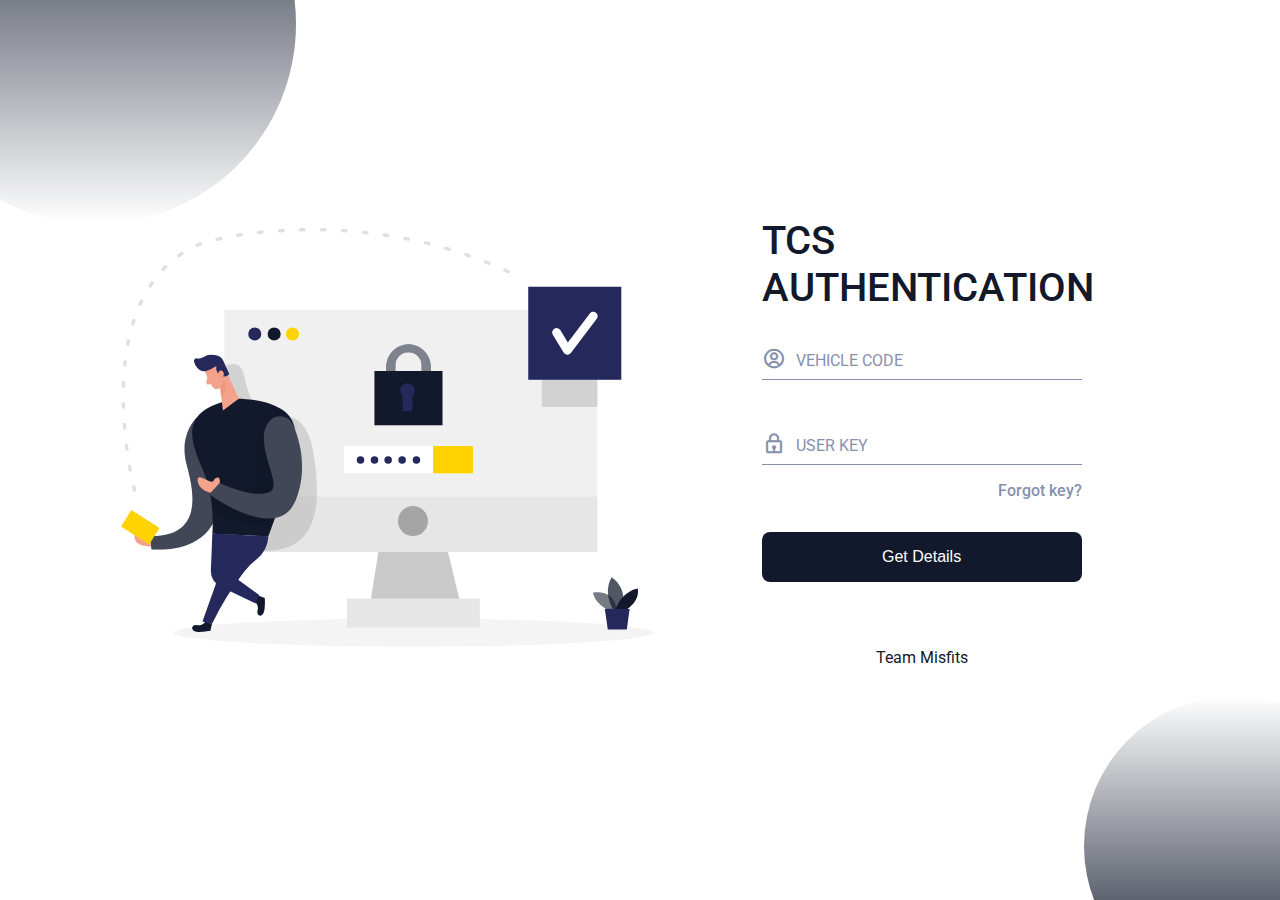
==== index.html @ 82952ea0 "Update and rename Index.html to index.html" ====
<!DOCTYPE html>
<html lang="en">
    <head>
        <meta charset="UTF-8">
        <meta name="viewport" content="width=device-width, initial-scale=1.0">

       
        <link rel="stylesheet" href="styles.css">

        <link href='https://cdn.jsdelivr.net/npm/boxicons@2.0.5/css/boxicons.min.css' rel='stylesheet'>

        <title>tcs login</title>  
    </head>
    <body>

        <!-- <form action="details.html"> -->
        <div class="l-form">
            <div class="shape1"></div>
            <div class="shape2"></div>

            <div class="form">
                <img src="authentication.svg" alt="" class="form__img">

                <form action="" class="form__content">
                    <h1 class="form__title">TCS AUTHENTICATION</h1>
                            

                    <div class="form__div form__div-one">
                        <div class="form__icon">
                            <i class='bx bx-user-circle'></i>
                        </div>

                        <div class="form__div-input">
                            <label for="" class="form__label">VEHICLE CODE</label>
                            <input type="text" class="form__input">
                        </div>
                    </div>

                    <div class="form__div">
                        <div class="form__icon">
                            <i class='bx bx-lock' ></i>
                        </div>

                        <div class="form__div-input">
                            <label for="" class="form__label">USER KEY</label>
                            <input type="password" class="form__input">
                        </div>
                    </div>
                    <a href="#" class="form__forgot">Forgot key?</a>

                    <input type="submit" class="form__button" value="Get Details">
<!-- </form> -->
           
                            <h3 id="res"></h3>

                    <div class="form__social">
                        <span class="form__social-text">Team Misfits</span>

                        
                    </div>
                </form>
            </div>

        </div>
        
        
        <script src="main.js"></script>
    </body>
</html>
---- styles.css ----
/*===== GOOGLE FONTS =====*/
@import url("https://fonts.googleapis.com/css2?family=Roboto:wght@400;500&display=swap");

/*===== VARIABLES CSS =====*/

/*=== Colores ===*/
:root{
    --first-color: #12192C;
    --text-color: #8590AD;
}

/*=== Fuente y tipografia ===*/
:root{
    --body-font: 'Roboto', sans-serif;
    --big-font-size: 2rem;
    --normal-font-size: 0.938rem;
    --smaller-font-size: 0.875rem;
}
@media screen and (min-width: 768px){
    :root{
        --big-font-size: 2.5rem;
        --normal-font-size: 1rem;
    }  
}

/*===== BASE =====*/
*,::before,::after{
    box-sizing: border-box;
}
body{
    margin: 0;
    padding: 0;
    font-family: var(--body-font);
    color: var(--first-color);
}
h1{
    margin: 0;
}
a{
    text-decoration: none;
}
img{
    max-width: 100%;
    height: auto;
}
/*===== FORM =====*/
.l-form{
    position: relative;
    height: 100vh;
    overflow: hidden;
}

/*=== Shapes ===*/
.shape1,
.shape2{
    position: absolute;
    width: 200px;
    height: 200px;
    border-radius: 50%;
}
.shape1{
    top: -7rem;
    left: -3.5rem;
    background: linear-gradient(180deg, var(--first-color) 0%, rgba(196,196,196,0) 100%);
}
.shape2{
    bottom: -6rem;
    right: -5.5rem;
    background: linear-gradient(180deg, var(--first-color) 0%, rgba(196,196,196,0) 100%);
    transform: rotate(180deg);
}
/*=== Form ===*/
.form{
    height: 100vh;
    display: grid;
    justify-content: center;
    align-items: center;
    padding: 0 1rem;
}
.form__content{
    width: 290px;
}
.form__img{
    display: none;
}
.form__title{
    font-size: var(--big-font-size);
    font-weight: 500;
    margin-bottom: 2rem;
}
.form__div{
    position: relative;
    display: grid;
    grid-template-columns: 7% 93%;
    margin-bottom: 1rem;
    padding: .25rem 0;
    border-bottom: 1px solid var(--text-color);
}
/*=== Div focus ===*/
.form__div.focus{
    border-bottom: 1px solid var(--first-color);
}

.form__div-one{
    margin-bottom: 3rem;
}

.form__icon{
    font-size: 1.5rem;
    color: var(--text-color);
    transition: .3s;
}
/*=== Icon focus ===*/
.form__div.focus .form__icon{
    color: var(--first-color);
}

.form__label{
    display: block;
    position: absolute;
    left: .75rem;
    top: .25rem;
    font-size: var(--normal-font-size);
    color: var(--text-color);
    transition: .3s;
}
/*=== Label focus ===*/
.form__div.focus .form__label{
    top: -1.5rem;
    font-size: .875rem;
    color: var(--first-color);
}

.form__div-input{
    position: relative;
}
.form__input{
    position: absolute;
    top: 0;
    left: 0;
    width: 100%;
    height: 100%;
    border: none;
    outline: none;
    background: none;
    padding: .5rem .75rem;
    font-size: 1.2rem;
    color: var(--first-color);
    transition: .3s;
}
.form__forgot{
    display: block;
    text-align: right;
    margin-bottom: 2rem;
    font-size: var(--normal-font-size);
    color: var(--text-color);
    font-weight: 500;
    transition: .5;
}
.form__forgot:hover{
    color: var(--first-color);
    transition: .5s;
}
.form__button{
    width: 100%;
    padding: 1rem;
    font-size: var(--normal-font-size);
    outline: none;
    border: none;
    margin-bottom: 3rem;
    background-color: var(--first-color);
    color: #fff;
    border-radius: .5rem;
    cursor: pointer;
    transition: .3s;
}
.form__button:hover{
    box-shadow: 0px 15px 36px rgba(0,0,0,.15);
}

/*=== Form social===*/
.form__social{
    text-align: center;
}
.form__social-text{
    display: block;
    font-size: var(--normal-font-size);
    margin-bottom: 1rem;
}
.form__social-icon{
    display: inline-flex;
    justify-content: center;
    align-items: center;
    width: 30px;
    height: 30px;
    margin-right: 1rem;
    padding: .5rem;
    background-color: var(--text-color);
    color: #fff;
    font-size: 1.25rem;
    border-radius: 50%;
}
.form__social-icon:hover{
    background-color: var(--first-color);
}
/*===== MEDIA QUERIS =====*/
@media screen and (min-width: 968px){
    .shape1{
        width: 400px;
        height: 400px;
        top: -11rem;
        left: -6.5rem;
    }
    .shape2{
        width: 300px;
        height: 300px;
        right: -6.5rem;
    }

    .form{
        grid-template-columns: 1.5fr 1fr;
        padding: 0 2rem;
    }
    .form__content{
        width: 320px;
    }
    .form__img{
        display: block;
        width: 700px;
        justify-self: center;
    }
}
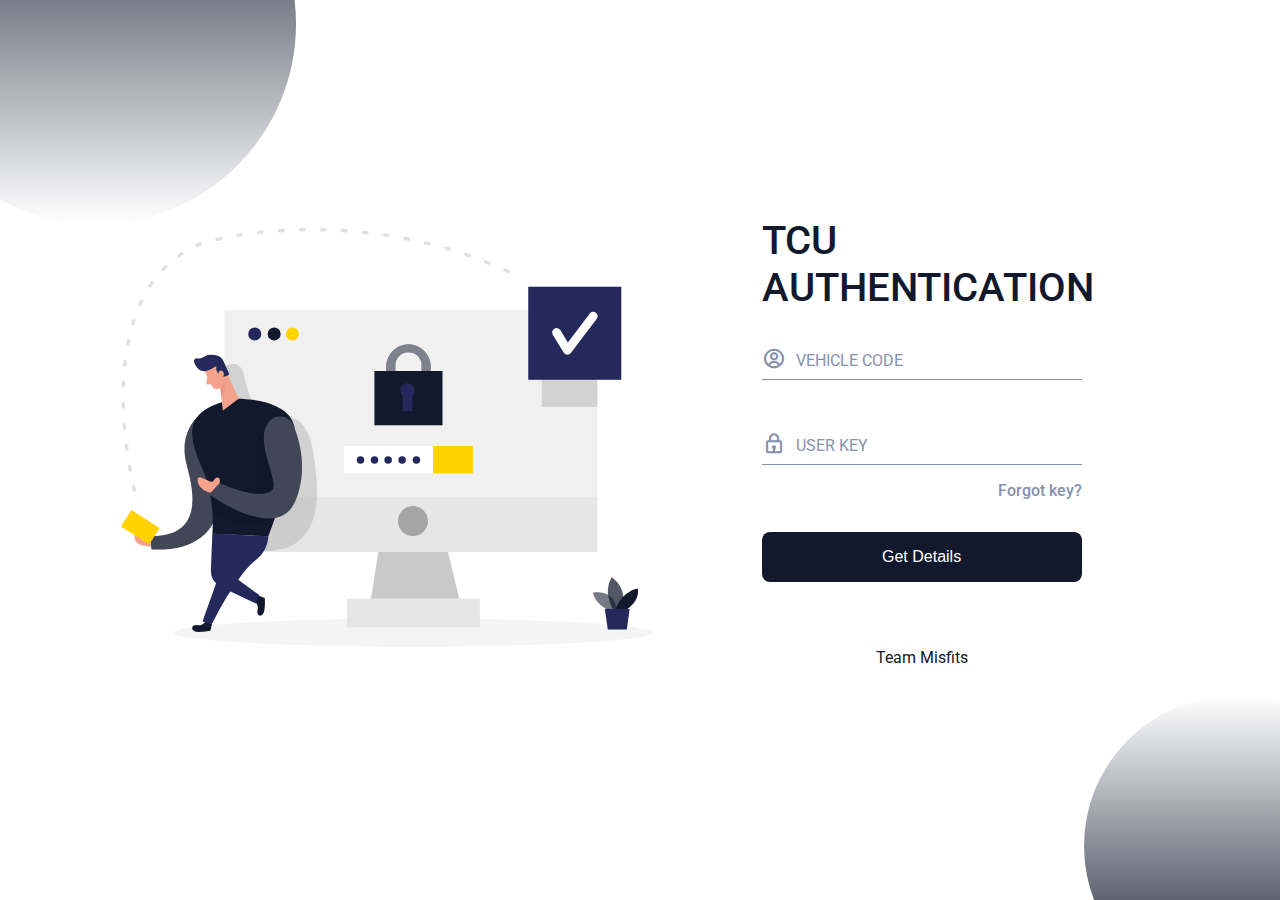
==== commit ffdd0295: "Update index.html" ====
--- a/index.html
+++ b/index.html
@@ -22,7 +22,7 @@
                 <img src="authentication.svg" alt="" class="form__img">
 
                 <form action="" class="form__content">
-                    <h1 class="form__title">TCS AUTHENTICATION</h1>
+                    <h1 class="form__title">TCU AUTHENTICATION</h1>
                             
 
                     <div class="form__div form__div-one">
